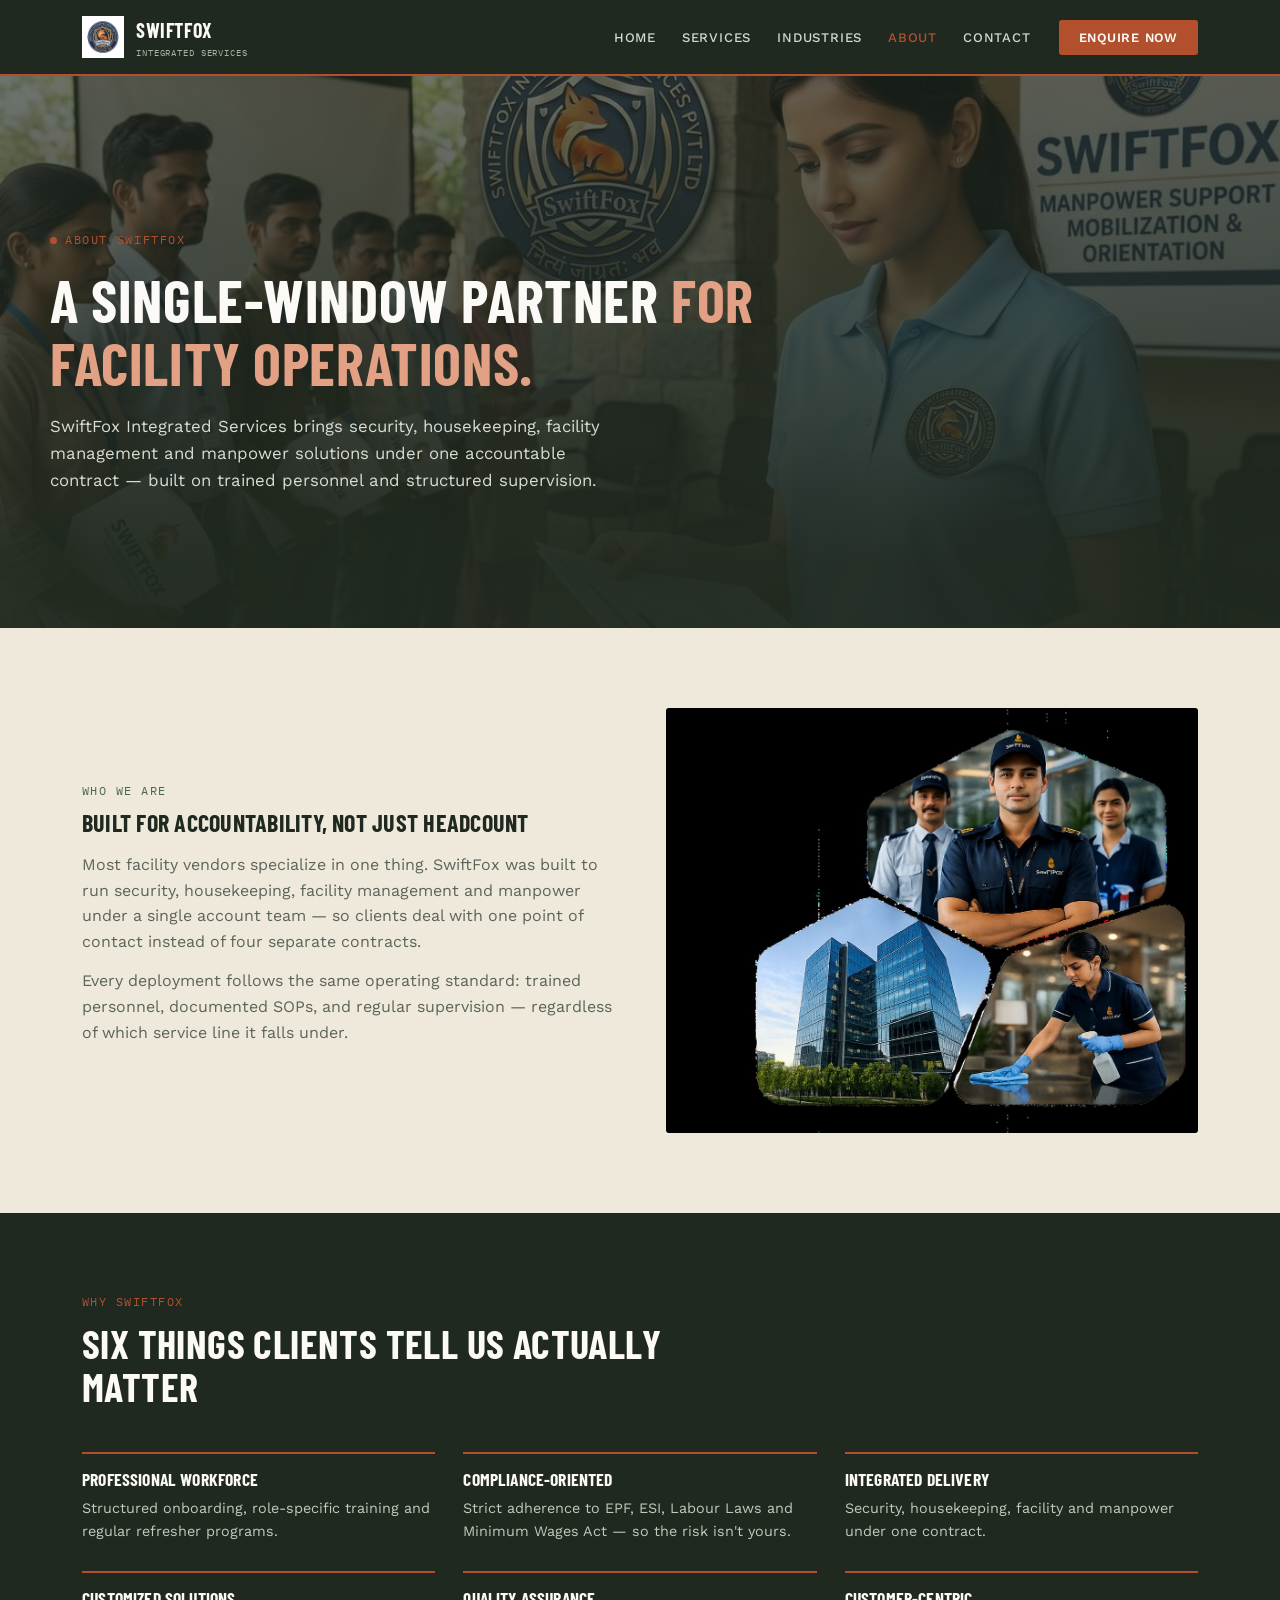
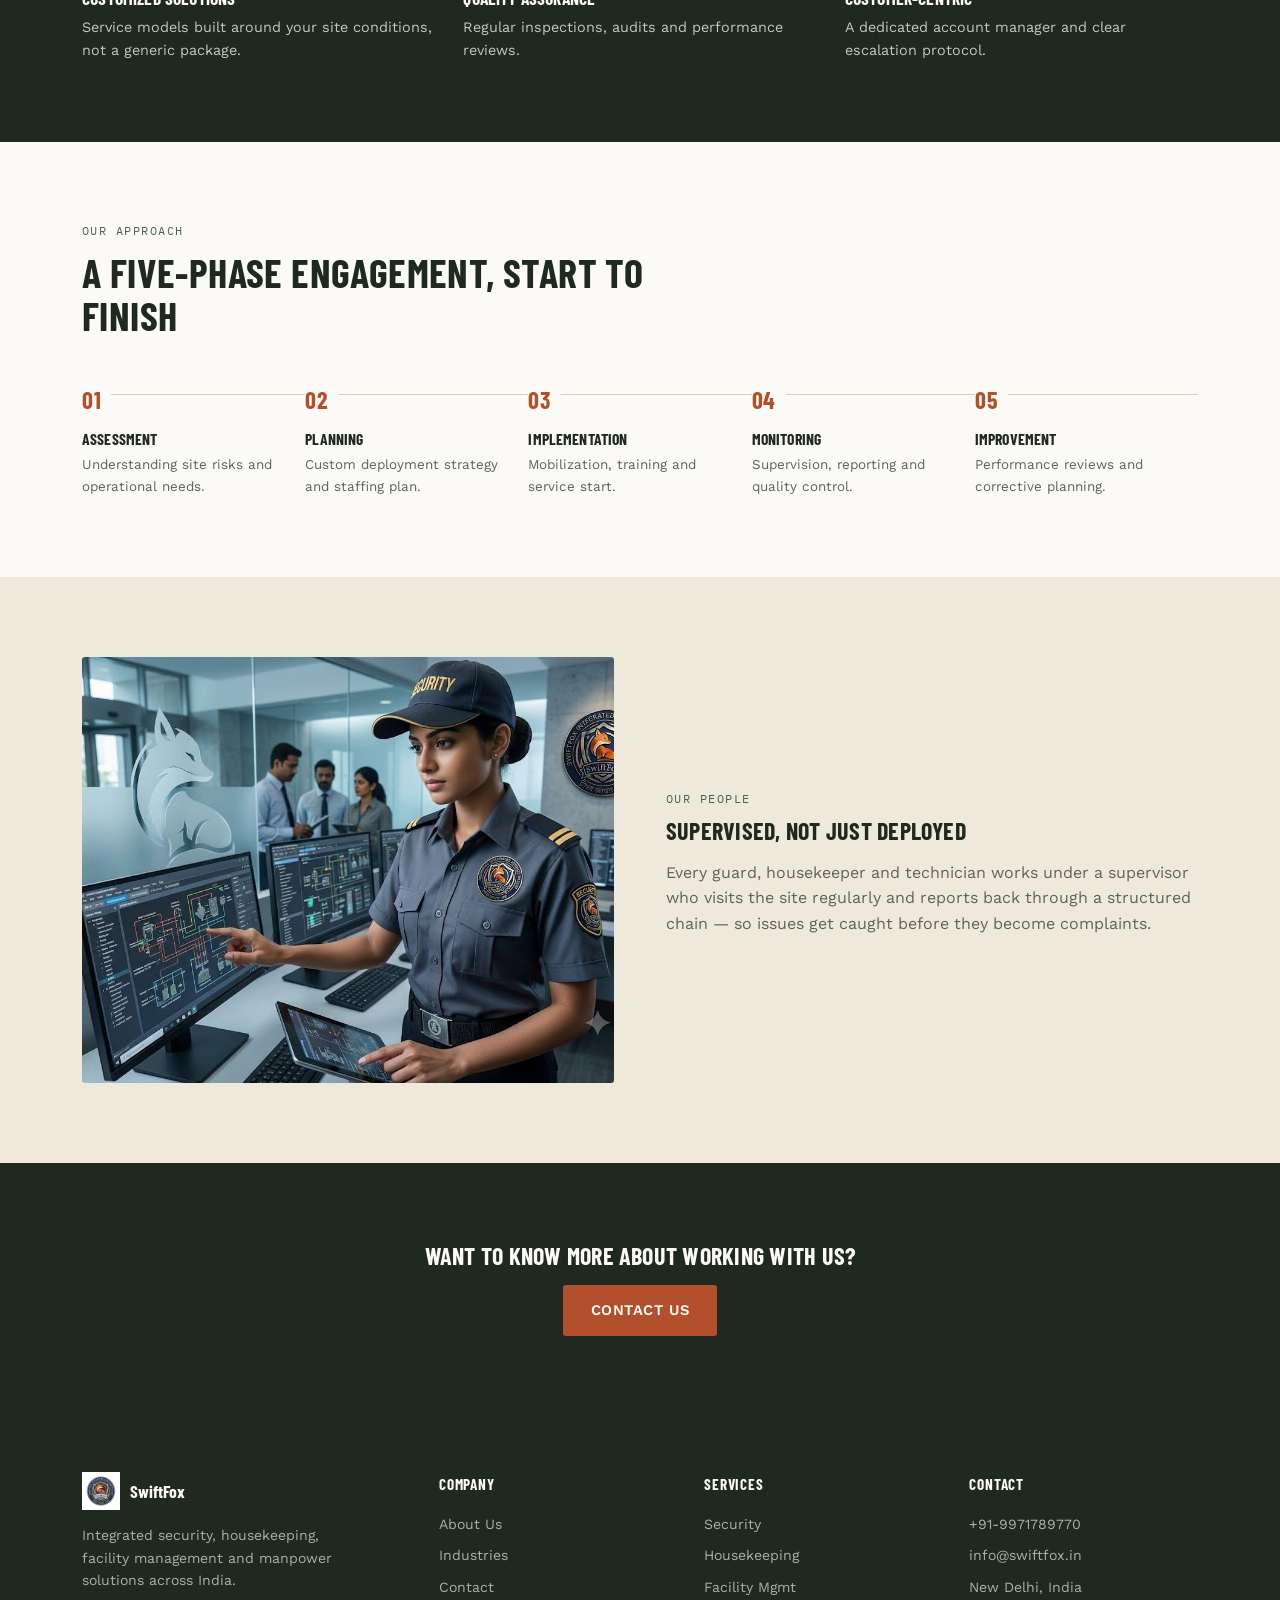
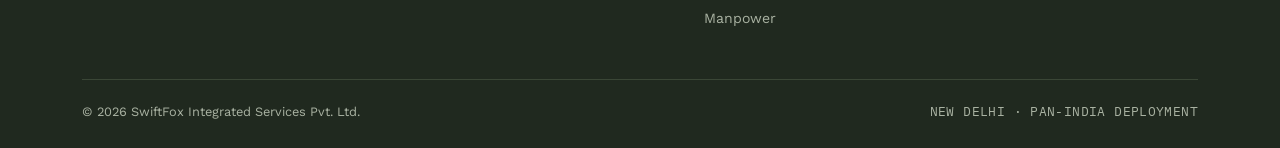
==== about.html @ ebba0662 "Basic website design" ====
<!DOCTYPE html>
<html lang="en">
<head>
<meta charset="UTF-8">
<meta name="viewport" content="width=device-width, initial-scale=1.0">
<title>About Us | SwiftFox Integrated Services</title>
<meta name="description" content="SwiftFox Integrated Services is a single-window partner for security, housekeeping, facility management and manpower solutions across India.">
<link rel="icon" type="image/png" sizes="32x32" href="assets/images/favicon-32.png">
<link rel="icon" type="image/png" sizes="64x64" href="assets/images/favicon.png">
<link rel="preconnect" href="https://fonts.googleapis.com">
<link href="https://fonts.googleapis.com/css2?family=Barlow+Condensed:wght@500;600;700&family=Work+Sans:wght@400;500;600&family=IBM+Plex+Mono:wght@400;500&display=swap" rel="stylesheet">
<link rel="stylesheet" href="assets/css/style.css">
</head>
<body>

<header>
  <div class="nav-row wrap">
    <a href="index.html" class="logo">
      <img src="assets/images/logo.png" alt="SwiftFox Integrated Services crest logo">
      <span class="lockup">SWIFTFOX<br><small>Integrated Services</small></span>
    </a>
    <div class="nav-desktop">
      <nav class="main-nav">
        <ul>
          <li><a href="index.html">Home</a></li>
          <li><a href="services.html">Services</a></li>
          <li><a href="industries.html">Industries</a></li>
          <li><a href="about.html" class="active">About</a></li>
          <li><a href="contact.html">Contact</a></li>
        </ul>
      </nav>
      <button class="nav-cta" onclick="openModal()">Enquire Now</button>
    </div>
    <button class="nav-toggle" id="navToggle" aria-label="Toggle menu">&#9776;</button>
  </div>
  <div class="mobile-menu" id="mobileMenu">
    <a href="index.html">Home</a>
    <a href="services.html">Services</a>
    <a href="industries.html">Industries</a>
    <a href="about.html">About</a>
    <a href="contact.html">Contact</a>
    <button class="nav-cta" onclick="openModal()">Enquire Now</button>
  </div>
</header>

<section class="page-hero">
  <img class="hero-photo" src="assets/images/team-1.jpg" alt="SwiftFox team">
  <div class="page-hero-inner wrap">
    <span class="eyebrow">About SwiftFox</span>
    <h1>A single-window partner <span>for facility operations.</span></h1>
    <p class="lede">SwiftFox Integrated Services brings security, housekeeping, facility management and manpower solutions under one accountable contract — built on trained personnel and structured supervision.</p>
  </div>
</section>

<section>
  <div class="wrap">
    <div class="split reverse">
      <div class="split-photo"><img src="assets/images/office.jpg" alt="SwiftFox operations office"></div>
      <div class="split-text">
        <span class="tag" style="font-family:'IBM Plex Mono',monospace; font-size:0.72rem; color:var(--moss); text-transform:uppercase; letter-spacing:0.13em; display:block; margin-bottom:10px;">Who We Are</span>
        <h2>Built for accountability, not just headcount</h2>
        <p>Most facility vendors specialize in one thing. SwiftFox was built to run security, housekeeping, facility management and manpower under a single account team — so clients deal with one point of contact instead of four separate contracts.</p>
        <p>Every deployment follows the same operating standard: trained personnel, documented SOPs, and regular supervision — regardless of which service line it falls under.</p>
      </div>
    </div>
  </div>
</section>

<section class="section-dark">
  <div class="wrap">
    <div class="section-head">
      <span class="tag">Why SwiftFox</span>
      <h2>Six things clients tell us actually matter</h2>
    </div>
    <div class="why-grid">
      <div class="why-item"><h3>Professional Workforce</h3><p>Structured onboarding, role-specific training and regular refresher programs.</p></div>
      <div class="why-item"><h3>Compliance-Oriented</h3><p>Strict adherence to EPF, ESI, Labour Laws and Minimum Wages Act — so the risk isn't yours.</p></div>
      <div class="why-item"><h3>Integrated Delivery</h3><p>Security, housekeeping, facility and manpower under one contract.</p></div>
      <div class="why-item"><h3>Customized Solutions</h3><p>Service models built around your site conditions, not a generic package.</p></div>
      <div class="why-item"><h3>Quality Assurance</h3><p>Regular inspections, audits and performance reviews.</p></div>
      <div class="why-item"><h3>Customer-Centric</h3><p>A dedicated account manager and clear escalation protocol.</p></div>
    </div>
  </div>
</section>

<section class="section-alt">
  <div class="wrap">
    <div class="section-head">
      <span class="tag">Our Approach</span>
      <h2>A five-phase engagement, start to finish</h2>
    </div>
    <div class="steps">
      <div class="step"><span class="snum mono">01</span><h3>Assessment</h3><p>Understanding site risks and operational needs.</p></div>
      <div class="step"><span class="snum mono">02</span><h3>Planning</h3><p>Custom deployment strategy and staffing plan.</p></div>
      <div class="step"><span class="snum mono">03</span><h3>Implementation</h3><p>Mobilization, training and service start.</p></div>
      <div class="step"><span class="snum mono">04</span><h3>Monitoring</h3><p>Supervision, reporting and quality control.</p></div>
      <div class="step"><span class="snum mono">05</span><h3>Improvement</h3><p>Performance reviews and corrective planning.</p></div>
    </div>
  </div>
</section>

<section>
  <div class="wrap">
    <div class="split">
      <div class="split-photo"><img src="assets/images/team-final.jpg" alt="SwiftFox field team"></div>
      <div class="split-text">
        <span class="tag" style="font-family:'IBM Plex Mono',monospace; font-size:0.72rem; color:var(--moss); text-transform:uppercase; letter-spacing:0.13em; display:block; margin-bottom:10px;">Our People</span>
        <h2>Supervised, not just deployed</h2>
        <p>Every guard, housekeeper and technician works under a supervisor who visits the site regularly and reports back through a structured chain — so issues get caught before they become complaints.</p>
      </div>
    </div>
  </div>
</section>

<section class="section-dark" style="text-align:center;">
  <div class="wrap">
    <h2 style="color:var(--white); margin-bottom:16px;">Want to know more about working with us?</h2>
  </div>
  <a href="contact.html" class="btn-primary">Contact Us</a>
</section>

<footer>
  <div class="wrap">
    <div class="footer-grid">
      <div>
        <div class="footer-logo"><img src="assets/images/logo.png" alt="SwiftFox logo"><span>SwiftFox</span></div>
        <p style="max-width:280px;">Integrated security, housekeeping, facility management and manpower solutions across India.</p>
      </div>
      <div>
        <h4>Company</h4>
        <ul><li><a href="about.html">About Us</a></li><li><a href="industries.html">Industries</a></li><li><a href="contact.html">Contact</a></li></ul>
      </div>
      <div>
        <h4>Services</h4>
        <ul><li><a href="services.html#security">Security</a></li><li><a href="services.html#housekeeping">Housekeeping</a></li><li><a href="services.html#facility">Facility Mgmt</a></li><li><a href="services.html#manpower">Manpower</a></li></ul>
      </div>
      <div>
        <h4>Contact</h4>
        <ul><li>+91-9971789770</li><li>info@swiftfox.in</li><li>New Delhi, India</li></ul>
      </div>
    </div>
    <div class="footer-bottom">
      <span>© 2026 SwiftFox Integrated Services Pvt. Ltd.</span>
      <span class="mono">NEW DELHI · PAN-INDIA DEPLOYMENT</span>
    </div>
  </div>
</footer>

<div class="modal-overlay" id="modalOverlay">
  <div class="modal-card">
    <span class="badge-corner mono">Enquiry Form</span>
    <button class="modal-close" aria-label="Close" onclick="closeModal()">&times;</button>
    <div class="modal-body" id="modalBody">
      <span class="m-tag">Request a Callback</span>
      <h3>Get a customized proposal</h3>
      <p class="sub">Share your details — our team responds within 24 hours with a service plan for your site.</p>
      <form data-enquiry-form novalidate>
        <div class="field" data-wrap="name">
          <label for="name4">Full Name</label>
          <input type="text" id="name4" data-field="name" placeholder="e.g. Rohan Mehta" autocomplete="name">
          <div class="field-error">Please enter your name.</div>
        </div>
        <div class="field" data-wrap="email">
          <label for="email4">Email</label>
          <input type="email" id="email4" data-field="email" placeholder="you@company.com" autocomplete="email">
          <div class="field-error">Please enter a valid email.</div>
        </div>
        <div class="field" data-wrap="phone">
          <label for="phone4">Phone Number</label>
          <input type="tel" id="phone4" data-field="phone" placeholder="98765 43210" autocomplete="tel" inputmode="numeric">
          <div class="field-error">Please enter a valid phone number.</div>
        </div>
        <div class="field">
          <label for="service4">Service Interested In</label>
          <select id="service4" data-field="service">
            <option value="Security Services">Security Services</option>
            <option value="Housekeeping Solutions">Housekeeping Solutions</option>
            <option value="Facility Management">Facility Management</option>
            <option value="Manpower Solutions">Manpower Solutions</option>
            <option value="Not sure yet">Not sure yet</option>
          </select>
        </div>
        <button type="submit" class="form-submit">Submit Enquiry</button>
        <p class="form-fine">By submitting, you agree to be contacted by our team regarding your enquiry.</p>
      </form>
    </div>
    <div class="modal-body form-success" id="modalSuccess">
      <div class="check">✓</div>
      <h3>Enquiry received</h3>
      <p>Thanks — our team will reach out within 24 hours to discuss your requirements.</p>
    </div>
  </div>
</div>

<script src="assets/js/form-config.js"></script>
<script src="assets/js/main.js"></script>
</body>
</html>
---- assets/css/style.css ----
/* ============================================================
   SwiftFox Integrated Services — shared design system
   Palette: pine ink / stone paper / brick accent / moss verify
   ============================================================ */

:root{
  --ink:#20291f;         /* deep pine-charcoal, header/footer/dark sections */
  --ink-2:#2c3a29;       /* lighter ink for gradients/borders */
  --stone:#efe9dc;       /* warm paper background */
  --stone-2:#e4dcc9;     /* slightly deeper stone for section breaks */
  --white:#fbfaf6;
  --rust:#b2502e;        /* primary accent — brick/rust, not neon */
  --rust-dark:#933d21;
  --moss:#4b6650;        /* verified / compliance green */
  --charcoal:#241f19;    /* body text */
  --steel:#5c6459;       /* secondary text */
  --line:#d8cfba;        /* hairline borders on stone */
  --line-dark:#3a4636;   /* hairline borders on ink */
  --radius:3px;
}

*{margin:0;padding:0;box-sizing:border-box;}
html{scroll-behavior:smooth;}
body{
  font-family:'Work Sans', sans-serif;
  color:var(--charcoal);
  background:var(--stone);
  line-height:1.6;
}
h1,h2,h3,.display{
  font-family:'Barlow Condensed', sans-serif;
  text-transform:uppercase;
  letter-spacing:0.01em;
  color:var(--ink);
  line-height:1.08;
  font-weight:700;
}
.mono{
  font-family:'IBM Plex Mono', monospace;
  letter-spacing:0.03em;
}
a{color:inherit;text-decoration:none;}
img{max-width:100%;display:block;}
ul{list-style:none;}
.wrap{max-width:1180px;margin:0 auto;padding:0 32px;}
@media (max-width:640px){.wrap{padding:0 20px;}}

@media (prefers-reduced-motion: reduce){
  *{animation:none !important; transition:none !important;}
}

/* ===== HEADER ===== */
header{
  position:sticky; top:0; z-index:50;
  background:var(--ink);
  border-bottom:2px solid var(--rust);
}
.nav-row{
  display:flex; align-items:center; justify-content:space-between;
  padding:14px 32px;
}
.logo{display:flex; align-items:center; gap:12px;}
.logo img{width:42px;height:42px;flex-shrink:0;object-fit:contain;}
.logo .lockup{
  font-family:'Barlow Condensed', sans-serif;
  font-weight:700; font-size:1.25rem; letter-spacing:0.03em;
  color:var(--white);
}
.logo .lockup small{
  display:block; font-family:'IBM Plex Mono',monospace;
  font-size:0.55rem; letter-spacing:0.1em; color:#a9b2a2;
  text-transform:uppercase; font-weight:400;
}
nav.main-nav ul{display:flex; gap:26px;}
nav.main-nav a{
  font-size:0.82rem; text-transform:uppercase; letter-spacing:0.06em;
  color:#d3d8cd; font-weight:500;
}
nav.main-nav a:hover, nav.main-nav a.active{color:var(--rust);}
.nav-cta{
  background:var(--rust); color:var(--white); padding:10px 20px;
  font-size:0.8rem; text-transform:uppercase; letter-spacing:0.06em;
  font-weight:600; border:none; cursor:pointer; border-radius:var(--radius);
  font-family:'Work Sans',sans-serif;
}
.nav-cta:hover{background:var(--rust-dark);}
.nav-desktop{display:flex; align-items:center; gap:28px;}
.nav-toggle{display:none; background:none; border:none; color:var(--white); font-size:1.4rem; cursor:pointer;}
@media (max-width:860px){
  .nav-desktop{display:none;}
  .nav-toggle{display:block;}
}
.mobile-menu{
  display:none; flex-direction:column; background:var(--ink);
  border-top:1px solid var(--line-dark); padding:10px 32px 20px;
}
.mobile-menu.open{display:flex;}
.mobile-menu a{color:#d3d8cd; padding:10px 0; font-size:0.95rem; text-transform:uppercase; letter-spacing:0.04em; border-bottom:1px solid var(--line-dark);}
.mobile-menu .nav-cta{margin-top:14px; text-align:center;}

/* ===== PAGE HERO (photo-led) ===== */
.page-hero{
  position:relative; color:var(--white);
  background:var(--ink); overflow:hidden;
  min-height:60vh; display:flex; align-items:flex-end;
}
.page-hero img.hero-photo{
  position:absolute; inset:0; width:100%; height:100%; object-fit:cover;
  opacity:0.55;
}
.page-hero::after{
  content:''; position:absolute; inset:0;
  background:linear-gradient(180deg, rgba(32,41,31,0.35) 0%, rgba(32,41,31,0.92) 88%);
}
.page-hero-inner{position:relative; z-index:2; padding:70px 0 54px; width:100%;}
.eyebrow{
  display:inline-flex; align-items:center; gap:8px;
  font-family:'IBM Plex Mono',monospace; font-size:0.72rem;
  color:var(--rust); text-transform:uppercase; letter-spacing:0.14em;
  margin-bottom:18px;
}
.eyebrow::before{
  content:''; width:7px; height:7px; background:var(--rust); border-radius:50%;
}
.page-hero h1{
  color:var(--white);
  font-size:clamp(2.2rem, 4.6vw, 3.8rem);
  max-width:760px;
}
.page-hero h1 span{color:#e2a184;}
.page-hero p.lede{
  color:#d8ddd2; font-size:1.05rem; max-width:560px; margin-top:18px;
}
.hero-actions{display:flex; gap:14px; margin-top:30px; flex-wrap:wrap;}

.btn-primary{
  background:var(--rust); color:var(--white); border:none;
  padding:14px 28px; font-weight:600; font-size:0.92rem;
  text-transform:uppercase; letter-spacing:0.04em; cursor:pointer;
  border-radius:var(--radius); font-family:'Work Sans',sans-serif;
  display:inline-block;
}
.btn-primary:hover{background:var(--rust-dark);}
.btn-ghost{
  background:transparent; color:var(--white); border:1px solid #566451;
  padding:14px 28px; font-weight:500; font-size:0.92rem;
  text-transform:uppercase; letter-spacing:0.04em; cursor:pointer;
  border-radius:var(--radius); display:inline-block;
}
.btn-ghost:hover{border-color:var(--rust); color:var(--rust);}

/* ===== TRUST / STATS BAR ===== */
.trust-bar{background:var(--white); border-bottom:1px solid var(--line);}
.trust-row{display:grid; grid-template-columns:repeat(4,1fr);}
.trust-item{padding:24px 22px; text-align:center; border-right:1px solid var(--line);}
.trust-item:last-child{border-right:none;}
.trust-item .num{font-family:'Barlow Condensed',sans-serif; font-weight:700; font-size:1.8rem; color:var(--ink);}
.trust-item .lbl{
  font-family:'IBM Plex Mono',monospace; font-size:0.66rem; text-transform:uppercase;
  letter-spacing:0.07em; color:var(--steel); margin-top:4px; display:block;
}
@media (max-width:700px){
  .trust-row{grid-template-columns:repeat(2,1fr);}
  .trust-item:nth-child(2){border-right:none;}
}

/* ===== SECTIONS ===== */
section{padding:80px 0;}
.section-head{max-width:640px; margin-bottom:44px;}
.section-head .tag{
  font-family:'IBM Plex Mono',monospace; font-size:0.72rem; color:var(--moss);
  text-transform:uppercase; letter-spacing:0.13em; margin-bottom:10px; display:block;
}
.section-head h2{font-size:clamp(1.7rem,3.2vw,2.5rem);}
.section-head p{color:var(--steel); margin-top:12px; font-size:1rem;}
.section-alt{background:var(--white);}
.section-dark{background:var(--ink); color:var(--white);}
.section-dark .section-head h2{color:var(--white);}
.section-dark .section-head p{color:#c3cabd;}
.section-dark .section-head .tag{color:var(--rust);}

/* ===== SERVICE / PHOTO CARDS ===== */
.card-grid{display:grid; grid-template-columns:repeat(4,1fr); gap:20px;}
.photo-card{
  background:var(--white); border:1px solid var(--line); border-radius:var(--radius);
  overflow:hidden; display:flex; flex-direction:column;
}
.photo-card .thumb{aspect-ratio:4/3; overflow:hidden; position:relative;}
.photo-card .thumb img{width:100%; height:100%; object-fit:cover;}
.photo-card .thumb .idx{
  position:absolute; bottom:10px; left:10px;
  background:rgba(32,41,31,0.82); color:var(--white);
  font-family:'IBM Plex Mono',monospace; font-size:0.66rem;
  padding:4px 9px; border-radius:2px; letter-spacing:0.08em; text-transform:uppercase;
}
.photo-card .body{padding:22px 20px; flex:1;}
.photo-card h3{font-size:1.15rem; margin-bottom:8px;}
.photo-card p{color:var(--steel); font-size:0.9rem;}
.photo-card .learn{
  display:inline-block; margin-top:14px; font-size:0.8rem; text-transform:uppercase;
  letter-spacing:0.06em; color:var(--rust); font-weight:600;
}
@media (max-width:960px){.card-grid{grid-template-columns:repeat(2,1fr);}}
@media (max-width:560px){.card-grid{grid-template-columns:1fr;}}

/* ===== SPLIT (photo + text) ===== */
.split{display:grid; grid-template-columns:1fr 1fr; gap:52px; align-items:center;}
.split.reverse .split-photo{order:2;}
.split-photo{border-radius:var(--radius); overflow:hidden;}
.split-photo img{width:100%; height:100%; object-fit:cover; aspect-ratio:5/4;}
.split-text h2{margin-bottom:16px;}
.split-text p{color:var(--steel); margin-bottom:14px;}
.check-list{margin-top:20px;}
.check-list li{
  display:flex; gap:10px; margin-bottom:12px; font-size:0.95rem; color:var(--charcoal);
}
.check-list li::before{
  content:'✓'; color:var(--moss); font-weight:700; flex-shrink:0;
  width:20px; height:20px; border:1px solid var(--moss); border-radius:50%;
  display:flex; align-items:center; justify-content:center; font-size:0.7rem;
}
@media (max-width:860px){
  .split{grid-template-columns:1fr; gap:28px;}
  .split.reverse .split-photo{order:0;}
}

/* ===== WHY US GRID ===== */
.why-grid{display:grid; grid-template-columns:repeat(3,1fr); gap:28px;}
.why-item{border-top:2px solid var(--rust); padding-top:16px;}
.why-item h3{font-size:1.1rem; margin-bottom:8px;}
.section-dark .why-item h3{color:var(--white);}
.why-item p{color:var(--steel); font-size:0.9rem;}
.section-dark .why-item p{color:#c3cabd;}
@media (max-width:820px){.why-grid{grid-template-columns:repeat(2,1fr);}}
@media (max-width:560px){.why-grid{grid-template-columns:1fr;}}

/* ===== INDUSTRIES ===== */
.industry-grid{display:grid; grid-template-columns:repeat(3,1fr); gap:18px;}
.industry-card{
  position:relative; border-radius:var(--radius); overflow:hidden; aspect-ratio:4/3;
}
.industry-card img{width:100%; height:100%; object-fit:cover;}
.industry-card::after{
  content:''; position:absolute; inset:0;
  background:linear-gradient(180deg, rgba(32,41,31,0) 40%, rgba(32,41,31,0.88) 100%);
}
.industry-card .label{
  position:absolute; left:16px; bottom:14px; z-index:2; color:var(--white);
  font-family:'Barlow Condensed',sans-serif; font-weight:600; font-size:1.05rem;
  text-transform:uppercase; letter-spacing:0.02em;
}
@media (max-width:820px){.industry-grid{grid-template-columns:repeat(2,1fr);}}
@media (max-width:560px){.industry-grid{grid-template-columns:1fr;}}

/* ===== STEPS / APPROACH ===== */
.steps{display:grid; grid-template-columns:repeat(5,1fr); gap:0;}
.step{padding-right:16px; position:relative;}
.step::before{content:''; position:absolute; top:13px; left:0; right:0; height:1px; background:var(--line);}
.step .snum{
  font-family:'Barlow Condensed',sans-serif; font-weight:700; font-size:1.5rem; color:var(--rust);
  background:var(--stone); position:relative; z-index:2; display:inline-block; padding-right:10px;
}
.section-alt .step .snum{background:var(--white);}
.step h3{font-size:0.98rem; margin:12px 0 6px;}
.step p{font-size:0.84rem; color:var(--steel);}
@media (max-width:900px){
  .steps{grid-template-columns:repeat(2,1fr); gap:26px;}
  .step::before{display:none;}
}
@media (max-width:560px){.steps{grid-template-columns:1fr;}}

/* ===== TESTIMONIALS ===== */
.testimonial-grid{display:grid; grid-template-columns:repeat(3,1fr); gap:22px;}
.testimonial{
  background:var(--white); border:1px solid var(--line); border-radius:var(--radius);
  padding:26px; position:relative;
}
.testimonial .stars{color:var(--rust); font-size:0.85rem; margin-bottom:12px; letter-spacing:0.1em;}
.testimonial p{font-size:0.92rem; color:var(--charcoal); margin-bottom:16px;}
.testimonial .who{font-family:'IBM Plex Mono',monospace; font-size:0.76rem; color:var(--steel); text-transform:uppercase; letter-spacing:0.04em;}
@media (max-width:900px){.testimonial-grid{grid-template-columns:1fr;}}

/* ===== FAQ ACCORDION ===== */
.faq{max-width:760px;}
.faq-item{border-bottom:1px solid var(--line);}
.faq-item summary{
  cursor:pointer; padding:18px 4px; font-weight:600; font-size:1rem; color:var(--ink);
  list-style:none; display:flex; justify-content:space-between; align-items:center;
}
.faq-item summary::-webkit-details-marker{display:none;}
.faq-item summary::after{content:'+'; font-size:1.4rem; color:var(--rust); font-weight:400;}
.faq-item[open] summary::after{content:'–';}
.faq-item .faq-body{padding:0 4px 20px; color:var(--steel); font-size:0.92rem;}

/* FAQ placed on a dark section needs light text */
.section-dark .faq-item summary{color:var(--white);}
.section-dark .faq-item .faq-body{color:#c3cabd;}

/* ===== CONTACT ===== */
.contact-card{background:var(--ink); color:var(--white); padding:30px; border-radius:var(--radius);}
.contact-card .row{display:flex; gap:14px; margin-bottom:16px; align-items:flex-start;}
.contact-card .row .k{
  font-family:'IBM Plex Mono',monospace; font-size:0.66rem; color:var(--rust);
  text-transform:uppercase; letter-spacing:0.08em; width:68px; flex-shrink:0; margin-top:2px;
}
.contact-card .row .v{font-size:0.9rem; color:#dfe3d8;}
.map-embed{border-radius:var(--radius); overflow:hidden; border:1px solid var(--line); margin-top:20px;}
.map-embed iframe{width:100%; height:260px; border:0; display:block;}

/* ===== INLINE ENQUIRY FORM (used on contact page + modal) ===== */
.field{margin-bottom:16px;}
.field label{
  display:block; font-size:0.76rem; font-weight:600; text-transform:uppercase;
  letter-spacing:0.05em; color:var(--ink); margin-bottom:6px;
}
.field input, .field select, .field textarea{
  width:100%; padding:12px 14px; border:1px solid var(--line);
  border-radius:var(--radius); font-family:'Work Sans',sans-serif;
  font-size:0.95rem; background:var(--stone); color:var(--charcoal);
}
.field input:focus, .field select:focus, .field textarea:focus{
  outline:none; border-color:var(--rust); box-shadow:0 0 0 3px rgba(178,80,46,0.16);
}
.field-error{font-size:0.76rem; color:#a3402a; margin-top:5px; display:none;}
.field.invalid input, .field.invalid select{border-color:#a3402a;}
.field.invalid .field-error{display:block;}
.form-row-2{display:grid; grid-template-columns:1fr 1fr; gap:14px;}
@media (max-width:560px){.form-row-2{grid-template-columns:1fr;}}
.form-submit{
  width:100%; background:var(--ink); color:var(--white); border:none;
  padding:15px; font-weight:600; font-size:0.95rem; text-transform:uppercase;
  letter-spacing:0.05em; cursor:pointer; border-radius:var(--radius); margin-top:6px;
  font-family:'Work Sans',sans-serif;
}
.form-submit:hover{background:#1a2318;}
.form-fine{font-size:0.76rem; color:var(--steel); margin-top:14px; text-align:center;}
.form-success{display:none; text-align:center; padding:20px 0;}
.form-success .check{
  width:52px; height:52px; border-radius:50%; background:var(--moss); color:var(--white);
  display:flex; align-items:center; justify-content:center; font-size:1.6rem; margin:0 auto 18px;
}
.form-success h3{margin-bottom:8px;}
.form-success p{color:var(--steel); font-size:0.9rem;}

/* ===== STICKY MINI CTA ===== */
.sticky-cta{
  position:fixed; bottom:22px; right:22px; z-index:60;
  background:var(--rust); color:var(--white); border:none;
  padding:14px 22px; font-weight:600; font-size:0.85rem;
  text-transform:uppercase; letter-spacing:0.05em; cursor:pointer;
  border-radius:var(--radius); box-shadow:0 8px 24px rgba(32,41,31,0.28);
  opacity:0; transform:translateY(12px); pointer-events:none;
  transition:opacity 0.3s ease, transform 0.3s ease;
  font-family:'Work Sans',sans-serif;
}
.sticky-cta.show{opacity:1; transform:translateY(0); pointer-events:auto;}
.sticky-cta:hover{background:var(--rust-dark);}

/* ===== MODAL ===== */
.modal-overlay{
  position:fixed; inset:0; background:rgba(32,41,31,0.72);
  display:flex; align-items:center; justify-content:center;
  z-index:100; opacity:0; pointer-events:none; transition:opacity 0.25s ease; padding:20px;
}
.modal-overlay.open{opacity:1; pointer-events:auto;}
.modal-card{
  background:var(--white); width:100%; max-width:460px; border-radius:var(--radius);
  position:relative; transform:translateY(16px) scale(0.98); transition:transform 0.25s ease;
  border-top:4px solid var(--rust); max-height:90vh; overflow-y:auto;
}
.modal-overlay.open .modal-card{transform:translateY(0) scale(1);}
.modal-close{
  position:absolute; top:16px; right:18px; background:none; border:none;
  font-size:1.4rem; color:var(--steel); cursor:pointer; line-height:1;
}
.modal-close:hover{color:var(--ink);}
.modal-body{padding:34px 32px 30px;}
.badge-corner{
  position:absolute; top:0; left:32px; transform:translateY(-50%);
  background:var(--moss); color:var(--white);
  font-family:'IBM Plex Mono',monospace; font-size:0.65rem;
  text-transform:uppercase; letter-spacing:0.1em; padding:4px 10px; border-radius:2px;
}
.modal-body .m-tag{
  font-family:'IBM Plex Mono',monospace; font-size:0.68rem; color:var(--steel);
  text-transform:uppercase; letter-spacing:0.12em; margin-bottom:6px; display:block;
}
.modal-body h3{font-size:1.4rem; margin-bottom:8px;}
.modal-body .sub{color:var(--steel); font-size:0.9rem; margin-bottom:22px;}

/* ===== FOOTER ===== */
footer{background:var(--ink); color:#a9b2a2; padding:56px 0 26px; font-size:0.88rem;}
.footer-grid{display:grid; grid-template-columns:1.4fr 1fr 1fr 1fr; gap:36px; margin-bottom:40px;}
.footer-grid h4{color:var(--white); font-family:'Barlow Condensed',sans-serif; font-size:0.95rem; text-transform:uppercase; letter-spacing:0.06em; margin-bottom:16px;}
.footer-grid li{margin-bottom:9px;}
.footer-grid a:hover{color:var(--rust);}
.footer-logo{display:flex; align-items:center; gap:10px; margin-bottom:14px;}
.footer-logo img{width:38px;height:38px;}
.footer-logo span{color:var(--white); font-family:'Barlow Condensed',sans-serif; font-weight:700; font-size:1.1rem;}
.footer-bottom{
  border-top:1px solid var(--line-dark); padding-top:22px; display:flex;
  justify-content:space-between; align-items:center; flex-wrap:wrap; gap:12px; font-size:0.8rem;
}
@media (max-width:860px){.footer-grid{grid-template-columns:1fr 1fr; gap:28px;}}
@media (max-width:560px){.footer-grid{grid-template-columns:1fr;}}

a:focus-visible, button:focus-visible, input:focus-visible, select:focus-visible, summary:focus-visible{
  outline:2px solid var(--rust); outline-offset:2px;
}
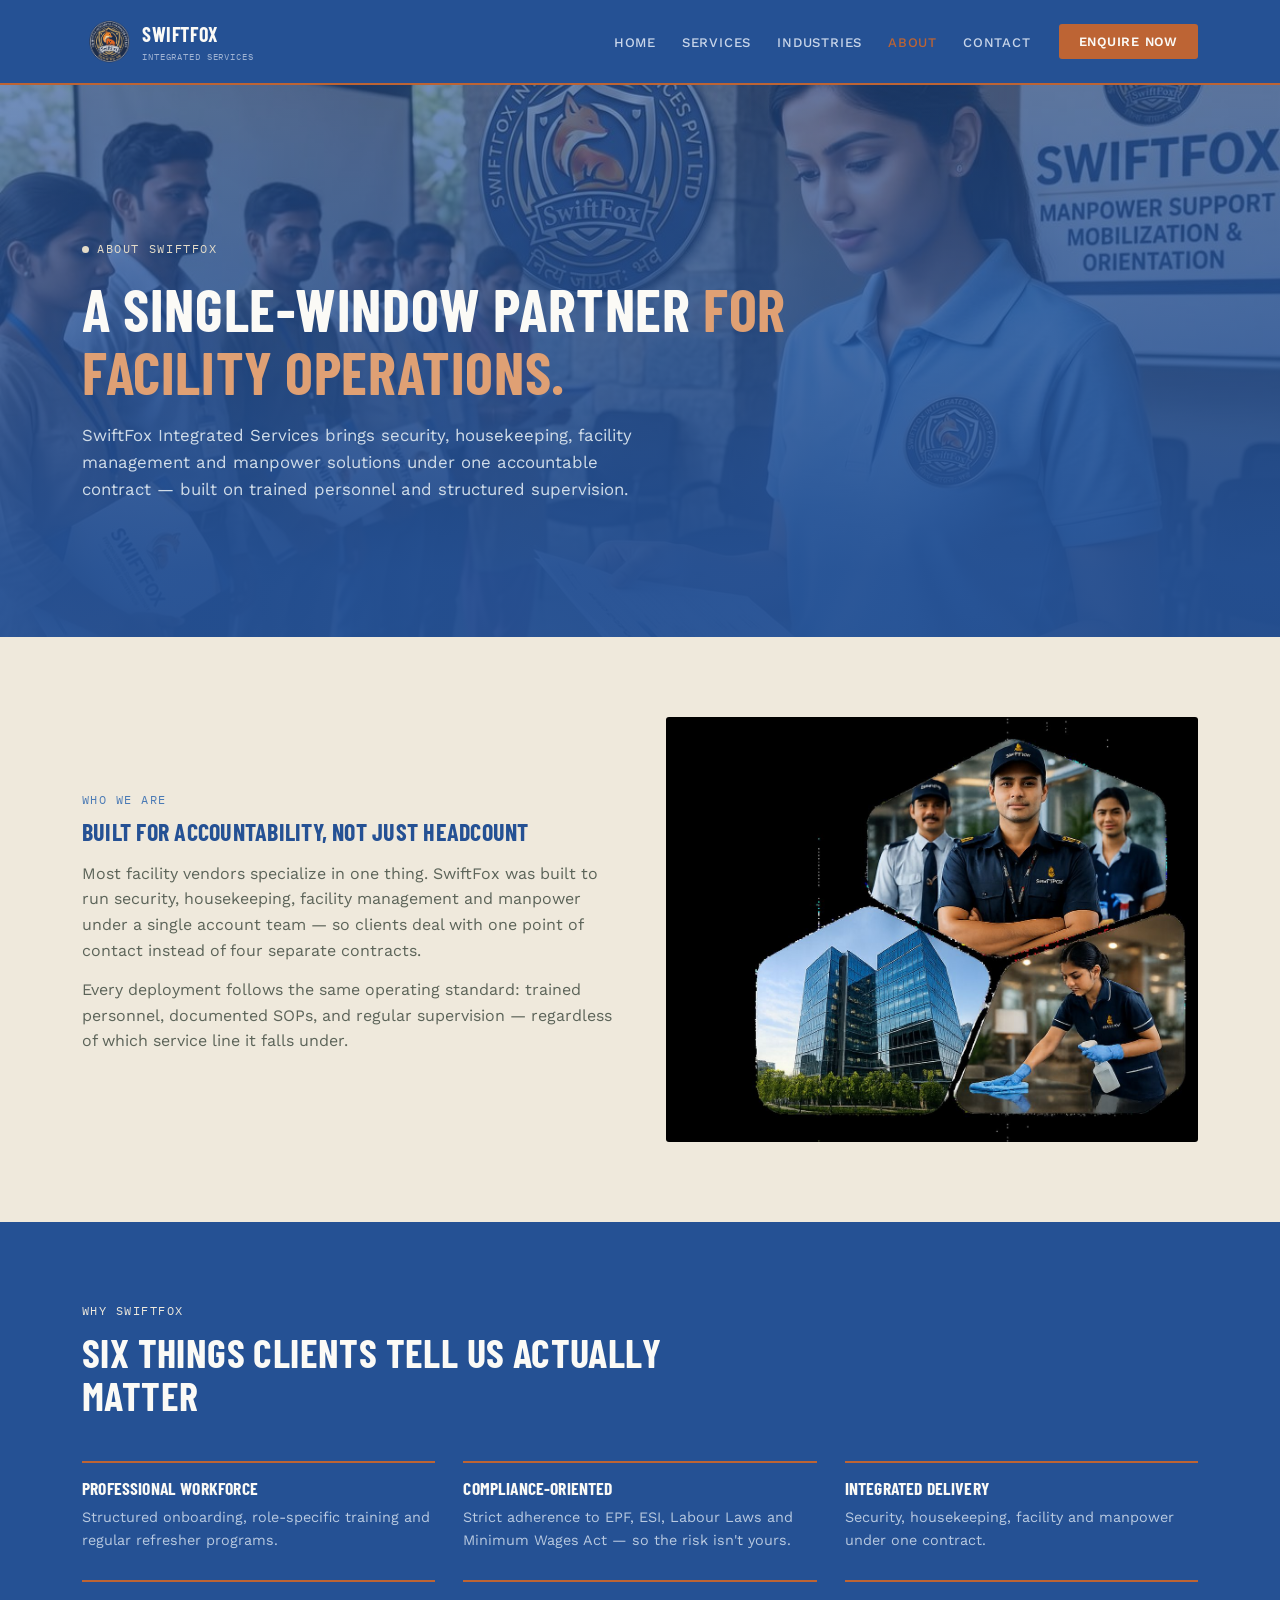
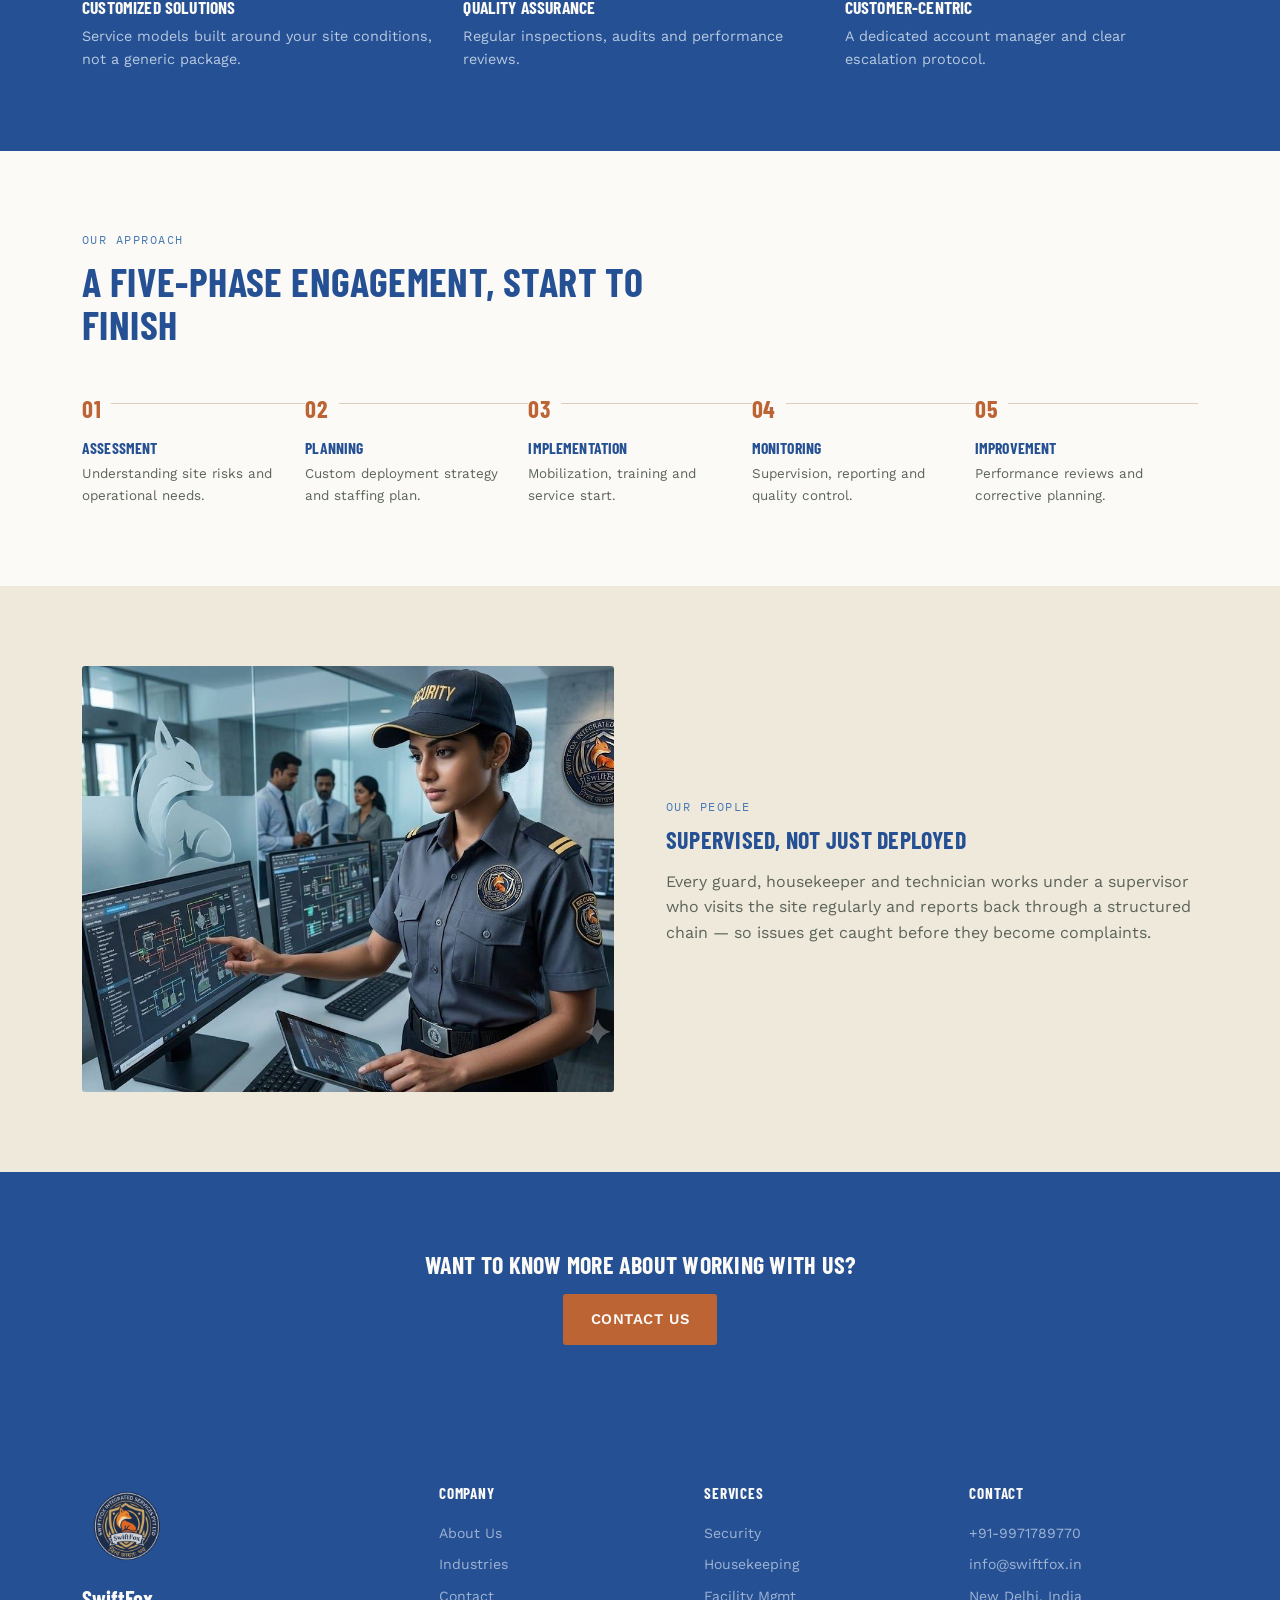
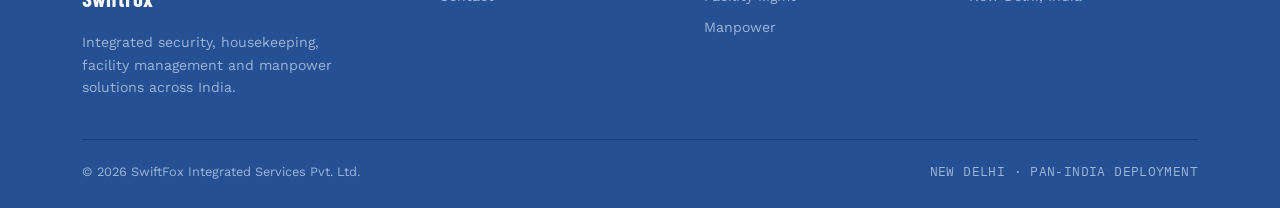
==== commit 644a63ee: "security fix" ====
--- a/about.html
+++ b/about.html
@@ -3,6 +3,7 @@
 <head>
 <meta charset="UTF-8">
 <meta name="viewport" content="width=device-width, initial-scale=1.0">
+  <meta name="referrer" content="strict-origin-when-cross-origin">
 <title>About Us | SwiftFox Integrated Services</title>
 <meta name="description" content="SwiftFox Integrated Services is a single-window partner for security, housekeeping, facility management and manpower solutions across India.">
 <link rel="icon" type="image/png" sizes="32x32" href="assets/images/favicon-32.png">
@@ -37,7 +38,7 @@
     <a href="index.html">Home</a>
     <a href="services.html">Services</a>
     <a href="industries.html">Industries</a>
-    <a href="about.html">About</a>
+    <a href="about.html" class="active">About</a>
     <a href="contact.html">Contact</a>
     <button class="nav-cta" onclick="openModal()">Enquire Now</button>
   </div>
@@ -57,7 +58,7 @@
     <div class="split reverse">
       <div class="split-photo"><img src="assets/images/office.jpg" alt="SwiftFox operations office"></div>
       <div class="split-text">
-        <span class="tag" style="font-family:'IBM Plex Mono',monospace; font-size:0.72rem; color:var(--moss); text-transform:uppercase; letter-spacing:0.13em; display:block; margin-bottom:10px;">Who We Are</span>
+        <span class="tag-mono">Who We Are</span>
         <h2>Built for accountability, not just headcount</h2>
         <p>Most facility vendors specialize in one thing. SwiftFox was built to run security, housekeeping, facility management and manpower under a single account team — so clients deal with one point of contact instead of four separate contracts.</p>
         <p>Every deployment follows the same operating standard: trained personnel, documented SOPs, and regular supervision — regardless of which service line it falls under.</p>
@@ -104,7 +105,7 @@
     <div class="split">
       <div class="split-photo"><img src="assets/images/team-final.jpg" alt="SwiftFox field team"></div>
       <div class="split-text">
-        <span class="tag" style="font-family:'IBM Plex Mono',monospace; font-size:0.72rem; color:var(--moss); text-transform:uppercase; letter-spacing:0.13em; display:block; margin-bottom:10px;">Our People</span>
+        <span class="tag-mono">Our People</span>
         <h2>Supervised, not just deployed</h2>
         <p>Every guard, housekeeper and technician works under a supervisor who visits the site regularly and reports back through a structured chain — so issues get caught before they become complaints.</p>
       </div>
@@ -148,12 +149,14 @@
 
 <div class="modal-overlay" id="modalOverlay">
   <div class="modal-card">
-    <span class="badge-corner mono">Enquiry Form</span>
-    <button class="modal-close" aria-label="Close" onclick="closeModal()">&times;</button>
+    <div class="modal-header">
+      <span class="badge-corner mono">Enquiry Form</span>
+      <button class="modal-close" aria-label="Close" onclick="closeModal()">&times;</button>
+    </div>
     <div class="modal-body" id="modalBody">
       <span class="m-tag">Request a Callback</span>
       <h3>Get a customized proposal</h3>
-      <p class="sub">Share your details — our team responds within 24 hours with a service plan for your site.</p>
+      <p class="sub">Share your details — our team will arrange a callback with a service plan for your site.</p>
       <form data-enquiry-form novalidate>
         <div class="field" data-wrap="name">
           <label for="name4">Full Name</label>
@@ -170,15 +173,17 @@
           <input type="tel" id="phone4" data-field="phone" placeholder="98765 43210" autocomplete="tel" inputmode="numeric">
           <div class="field-error">Please enter a valid phone number.</div>
         </div>
-        <div class="field">
+        <div class="field" data-wrap="service">
           <label for="service4">Service Interested In</label>
-          <select id="service4" data-field="service">
+          <select id="service4" data-field="service" required>
+            <option value="">Select a service</option>
             <option value="Security Services">Security Services</option>
             <option value="Housekeeping Solutions">Housekeeping Solutions</option>
             <option value="Facility Management">Facility Management</option>
             <option value="Manpower Solutions">Manpower Solutions</option>
             <option value="Not sure yet">Not sure yet</option>
           </select>
+          <div class="field-error">Please select a service.</div>
         </div>
         <button type="submit" class="form-submit">Submit Enquiry</button>
         <p class="form-fine">By submitting, you agree to be contacted by our team regarding your enquiry.</p>
@@ -187,7 +192,7 @@
     <div class="modal-body form-success" id="modalSuccess">
       <div class="check">✓</div>
       <h3>Enquiry received</h3>
-      <p>Thanks — our team will reach out within 24 hours to discuss your requirements.</p>
+      <p>Thanks — our team will connect with you to discuss your requirements.</p>
     </div>
   </div>
 </div>
--- a/assets/css/style.css
+++ b/assets/css/style.css
@@ -1,34 +1,37 @@
 /* ============================================================
    SwiftFox Integrated Services — shared design system
-   Palette: pine ink / stone paper / brick accent / moss verify
+   Palette: corporate blue / warm grey-orange / neutral stone
    ============================================================ */
 
 :root{
-  --ink:#20291f;         /* deep pine-charcoal, header/footer/dark sections */
-  --ink-2:#2c3a29;       /* lighter ink for gradients/borders */
+  --ink:#255194;         /* corporate blue — header/footer/dark sections */
+  --ink-2:#1a3c6e;       /* darker navy for gradients/borders */
   --stone:#efe9dc;       /* warm paper background */
   --stone-2:#e4dcc9;     /* slightly deeper stone for section breaks */
   --white:#fbfaf6;
-  --rust:#b2502e;        /* primary accent — brick/rust, not neon */
-  --rust-dark:#933d21;
-  --moss:#4b6650;        /* verified / compliance green */
+  --rust:#bd6434;        /* warm grey-orange — primary accent / CTAs */
+  --rust-dark:#9a4f26;
+  --moss:#4a7ab5;        /* steel-blue — verified / compliance */
   --charcoal:#241f19;    /* body text */
   --steel:#5c6459;       /* secondary text */
   --line:#d8cfba;        /* hairline borders on stone */
-  --line-dark:#3a4636;   /* hairline borders on ink */
+  --line-dark:#1a3c6e;   /* hairline borders on blue sections */
   --radius:3px;
+  --font-body:'Work Sans', sans-serif;
+  --font-title:'Barlow Condensed', sans-serif;
+  --font-mono:'IBM Plex Mono', monospace;
 }
 
 *{margin:0;padding:0;box-sizing:border-box;}
 html{scroll-behavior:smooth;}
 body{
-  font-family:'Work Sans', sans-serif;
+  font-family:var(--font-body);
   color:var(--charcoal);
   background:var(--stone);
   line-height:1.6;
 }
 h1,h2,h3,.display{
-  font-family:'Barlow Condensed', sans-serif;
+  font-family:var(--font-title);
   text-transform:uppercase;
   letter-spacing:0.01em;
   color:var(--ink);
@@ -36,7 +39,7 @@
   font-weight:700;
 }
 .mono{
-  font-family:'IBM Plex Mono', monospace;
+  font-family:var(--font-mono);
   letter-spacing:0.03em;
 }
 a{color:inherit;text-decoration:none;}
@@ -49,6 +52,25 @@
   *{animation:none !important; transition:none !important;}
 }
 
+/* ===== TRANSITIONS ===== */
+a, button, .nav-cta, .btn-primary, .btn-ghost, .form-submit, .modal-close, input, select, textarea {
+  transition: background-color 0.2s ease, border-color 0.2s ease, color 0.2s ease, box-shadow 0.2s ease, opacity 0.2s ease;
+}
+
+/* ===== SHARED COMPONENT: TAG-MONO ===== */
+.tag-mono {
+  font-family: var(--font-mono);
+  font-size: 0.72rem;
+  color: var(--moss);
+  text-transform: uppercase;
+  letter-spacing: 0.13em;
+  display: block;
+  margin-bottom: 10px;
+}
+.tag-mono.rust {
+  color: var(--stone);
+}
+
 /* ===== HEADER ===== */
 header{
   position:sticky; top:0; z-index:50;
@@ -57,31 +79,31 @@
 }
 .nav-row{
   display:flex; align-items:center; justify-content:space-between;
-  padding:14px 32px;
-}
-.logo{display:flex; align-items:center; gap:12px;}
-.logo img{width:42px;height:42px;flex-shrink:0;object-fit:contain;}
+  padding-top:14px; padding-bottom:14px;
+}
+.logo{display:flex; align-items:center; gap:5px;}
+.logo img{width:55px;height:55px;flex-shrink:0;object-fit:contain;}
 .logo .lockup{
-  font-family:'Barlow Condensed', sans-serif;
+  font-family:var(--font-title);
   font-weight:700; font-size:1.25rem; letter-spacing:0.03em;
   color:var(--white);
 }
 .logo .lockup small{
-  display:block; font-family:'IBM Plex Mono',monospace;
-  font-size:0.55rem; letter-spacing:0.1em; color:#a9b2a2;
+  display:block; font-family:var(--font-mono);
+  font-size:0.55rem; letter-spacing:0.1em; color:#9fb3d3;
   text-transform:uppercase; font-weight:400;
 }
 nav.main-nav ul{display:flex; gap:26px;}
 nav.main-nav a{
   font-size:0.82rem; text-transform:uppercase; letter-spacing:0.06em;
-  color:#d3d8cd; font-weight:500;
+  color:#c9d6ea; font-weight:500;
 }
 nav.main-nav a:hover, nav.main-nav a.active{color:var(--rust);}
 .nav-cta{
   background:var(--rust); color:var(--white); padding:10px 20px;
   font-size:0.8rem; text-transform:uppercase; letter-spacing:0.06em;
   font-weight:600; border:none; cursor:pointer; border-radius:var(--radius);
-  font-family:'Work Sans',sans-serif;
+  font-family:var(--font-body);
 }
 .nav-cta:hover{background:var(--rust-dark);}
 .nav-desktop{display:flex; align-items:center; gap:28px;}
@@ -92,10 +114,11 @@
 }
 .mobile-menu{
   display:none; flex-direction:column; background:var(--ink);
-  border-top:1px solid var(--line-dark); padding:10px 32px 20px;
+  border-top:1px solid var(--line-dark); padding:10px 20px 20px;
 }
 .mobile-menu.open{display:flex;}
-.mobile-menu a{color:#d3d8cd; padding:10px 0; font-size:0.95rem; text-transform:uppercase; letter-spacing:0.04em; border-bottom:1px solid var(--line-dark);}
+.mobile-menu a{color:#c9d6ea; padding:10px 0; font-size:0.95rem; text-transform:uppercase; letter-spacing:0.04em; border-bottom:1px solid var(--line-dark);}
+.mobile-menu a.active{color:var(--rust); font-weight:600;}
 .mobile-menu .nav-cta{margin-top:14px; text-align:center;}
 
 /* ===== PAGE HERO (photo-led) ===== */
@@ -110,26 +133,30 @@
 }
 .page-hero::after{
   content:''; position:absolute; inset:0;
-  background:linear-gradient(180deg, rgba(32,41,31,0.35) 0%, rgba(32,41,31,0.92) 88%);
-}
-.page-hero-inner{position:relative; z-index:2; padding:70px 0 54px; width:100%;}
+  background:linear-gradient(180deg, rgba(37,81,148,0.35) 0%, rgba(37,81,148,0.92) 88%);
+}
+.page-hero-inner{
+  position:relative; z-index:2;
+  padding-top:70px; padding-bottom:54px;
+  width:100%;
+}
 .eyebrow{
   display:inline-flex; align-items:center; gap:8px;
-  font-family:'IBM Plex Mono',monospace; font-size:0.72rem;
-  color:var(--rust); text-transform:uppercase; letter-spacing:0.14em;
+  font-family:var(--font-mono); font-size:0.72rem;
+  color:var(--stone-2); text-transform:uppercase; letter-spacing:0.14em;
   margin-bottom:18px;
 }
 .eyebrow::before{
-  content:''; width:7px; height:7px; background:var(--rust); border-radius:50%;
+  content:''; width:7px; height:7px; background:var(--stone-2); border-radius:50%;
 }
 .page-hero h1{
   color:var(--white);
   font-size:clamp(2.2rem, 4.6vw, 3.8rem);
   max-width:760px;
 }
-.page-hero h1 span{color:#e2a184;}
+.page-hero h1 span{color:#dfa074;}
 .page-hero p.lede{
-  color:#d8ddd2; font-size:1.05rem; max-width:560px; margin-top:18px;
+  color:#d0dce8; font-size:1.05rem; max-width:560px; margin-top:18px;
 }
 .hero-actions{display:flex; gap:14px; margin-top:30px; flex-wrap:wrap;}
 
@@ -137,12 +164,12 @@
   background:var(--rust); color:var(--white); border:none;
   padding:14px 28px; font-weight:600; font-size:0.92rem;
   text-transform:uppercase; letter-spacing:0.04em; cursor:pointer;
-  border-radius:var(--radius); font-family:'Work Sans',sans-serif;
+  border-radius:var(--radius); font-family:var(--font-body);
   display:inline-block;
 }
 .btn-primary:hover{background:var(--rust-dark);}
 .btn-ghost{
-  background:transparent; color:var(--white); border:1px solid #566451;
+  background:transparent; color:var(--white); border:1px solid #6a7b9a;
   padding:14px 28px; font-weight:500; font-size:0.92rem;
   text-transform:uppercase; letter-spacing:0.04em; cursor:pointer;
   border-radius:var(--radius); display:inline-block;
@@ -154,9 +181,9 @@
 .trust-row{display:grid; grid-template-columns:repeat(4,1fr);}
 .trust-item{padding:24px 22px; text-align:center; border-right:1px solid var(--line);}
 .trust-item:last-child{border-right:none;}
-.trust-item .num{font-family:'Barlow Condensed',sans-serif; font-weight:700; font-size:1.8rem; color:var(--ink);}
+.trust-item .num{font-family:var(--font-title); font-weight:700; font-size:1.8rem; color:var(--ink);}
 .trust-item .lbl{
-  font-family:'IBM Plex Mono',monospace; font-size:0.66rem; text-transform:uppercase;
+  font-family:var(--font-mono); font-size:0.66rem; text-transform:uppercase;
   letter-spacing:0.07em; color:var(--steel); margin-top:4px; display:block;
 }
 @media (max-width:700px){
@@ -168,7 +195,7 @@
 section{padding:80px 0;}
 .section-head{max-width:640px; margin-bottom:44px;}
 .section-head .tag{
-  font-family:'IBM Plex Mono',monospace; font-size:0.72rem; color:var(--moss);
+  font-family:var(--font-mono); font-size:0.72rem; color:var(--moss);
   text-transform:uppercase; letter-spacing:0.13em; margin-bottom:10px; display:block;
 }
 .section-head h2{font-size:clamp(1.7rem,3.2vw,2.5rem);}
@@ -176,8 +203,8 @@
 .section-alt{background:var(--white);}
 .section-dark{background:var(--ink); color:var(--white);}
 .section-dark .section-head h2{color:var(--white);}
-.section-dark .section-head p{color:#c3cabd;}
-.section-dark .section-head .tag{color:var(--rust);}
+.section-dark .section-head p{color:#b8c9e0;}
+.section-dark .section-head .tag{color:var(--stone);}
 
 /* ===== SERVICE / PHOTO CARDS ===== */
 .card-grid{display:grid; grid-template-columns:repeat(4,1fr); gap:20px;}
@@ -189,8 +216,8 @@
 .photo-card .thumb img{width:100%; height:100%; object-fit:cover;}
 .photo-card .thumb .idx{
   position:absolute; bottom:10px; left:10px;
-  background:rgba(32,41,31,0.82); color:var(--white);
-  font-family:'IBM Plex Mono',monospace; font-size:0.66rem;
+  background:rgba(37,81,148,0.82); color:var(--white);
+  font-family:var(--font-mono); font-size:0.66rem;
   padding:4px 9px; border-radius:2px; letter-spacing:0.08em; text-transform:uppercase;
 }
 .photo-card .body{padding:22px 20px; flex:1;}
@@ -230,7 +257,7 @@
 .why-item h3{font-size:1.1rem; margin-bottom:8px;}
 .section-dark .why-item h3{color:var(--white);}
 .why-item p{color:var(--steel); font-size:0.9rem;}
-.section-dark .why-item p{color:#c3cabd;}
+.section-dark .why-item p{color:#b8c9e0;}
 @media (max-width:820px){.why-grid{grid-template-columns:repeat(2,1fr);}}
 @media (max-width:560px){.why-grid{grid-template-columns:1fr;}}
 
@@ -242,11 +269,11 @@
 .industry-card img{width:100%; height:100%; object-fit:cover;}
 .industry-card::after{
   content:''; position:absolute; inset:0;
-  background:linear-gradient(180deg, rgba(32,41,31,0) 40%, rgba(32,41,31,0.88) 100%);
+  background:linear-gradient(180deg, rgba(37,81,148,0) 40%, rgba(37,81,148,0.88) 100%);
 }
 .industry-card .label{
   position:absolute; left:16px; bottom:14px; z-index:2; color:var(--white);
-  font-family:'Barlow Condensed',sans-serif; font-weight:600; font-size:1.05rem;
+  font-family:var(--font-title); font-weight:600; font-size:1.05rem;
   text-transform:uppercase; letter-spacing:0.02em;
 }
 @media (max-width:820px){.industry-grid{grid-template-columns:repeat(2,1fr);}}
@@ -257,7 +284,7 @@
 .step{padding-right:16px; position:relative;}
 .step::before{content:''; position:absolute; top:13px; left:0; right:0; height:1px; background:var(--line);}
 .step .snum{
-  font-family:'Barlow Condensed',sans-serif; font-weight:700; font-size:1.5rem; color:var(--rust);
+  font-family:var(--font-title); font-weight:700; font-size:1.5rem; color:var(--rust);
   background:var(--stone); position:relative; z-index:2; display:inline-block; padding-right:10px;
 }
 .section-alt .step .snum{background:var(--white);}
@@ -277,7 +304,7 @@
 }
 .testimonial .stars{color:var(--rust); font-size:0.85rem; margin-bottom:12px; letter-spacing:0.1em;}
 .testimonial p{font-size:0.92rem; color:var(--charcoal); margin-bottom:16px;}
-.testimonial .who{font-family:'IBM Plex Mono',monospace; font-size:0.76rem; color:var(--steel); text-transform:uppercase; letter-spacing:0.04em;}
+.testimonial .who{font-family:var(--font-mono); font-size:0.76rem; color:var(--steel); text-transform:uppercase; letter-spacing:0.04em;}
 @media (max-width:900px){.testimonial-grid{grid-template-columns:1fr;}}
 
 /* ===== FAQ ACCORDION ===== */
@@ -294,16 +321,16 @@
 
 /* FAQ placed on a dark section needs light text */
 .section-dark .faq-item summary{color:var(--white);}
-.section-dark .faq-item .faq-body{color:#c3cabd;}
+.section-dark .faq-item .faq-body{color:#b8c9e0;}
 
 /* ===== CONTACT ===== */
 .contact-card{background:var(--ink); color:var(--white); padding:30px; border-radius:var(--radius);}
 .contact-card .row{display:flex; gap:14px; margin-bottom:16px; align-items:flex-start;}
 .contact-card .row .k{
-  font-family:'IBM Plex Mono',monospace; font-size:0.66rem; color:var(--rust);
+  font-family:var(--font-mono); font-size:0.66rem; color:var(--stone);
   text-transform:uppercase; letter-spacing:0.08em; width:68px; flex-shrink:0; margin-top:2px;
 }
-.contact-card .row .v{font-size:0.9rem; color:#dfe3d8;}
+.contact-card .row .v{font-size:0.9rem; color:#d6e0ef;}
 .map-embed{border-radius:var(--radius); overflow:hidden; border:1px solid var(--line); margin-top:20px;}
 .map-embed iframe{width:100%; height:260px; border:0; display:block;}
 
@@ -315,14 +342,14 @@
 }
 .field input, .field select, .field textarea{
   width:100%; padding:12px 14px; border:1px solid var(--line);
-  border-radius:var(--radius); font-family:'Work Sans',sans-serif;
+  border-radius:var(--radius); font-family:var(--font-body);
   font-size:0.95rem; background:var(--stone); color:var(--charcoal);
 }
 .field input:focus, .field select:focus, .field textarea:focus{
-  outline:none; border-color:var(--rust); box-shadow:0 0 0 3px rgba(178,80,46,0.16);
-}
-.field-error{font-size:0.76rem; color:#a3402a; margin-top:5px; display:none;}
-.field.invalid input, .field.invalid select{border-color:#a3402a;}
+  outline:none; border-color:var(--rust); box-shadow:0 0 0 3px rgba(189,100,52,0.16);
+}
+.field-error{font-size:0.76rem; color:#a34f2a; margin-top:5px; display:none;}
+.field.invalid input, .field.invalid select{border-color:#a34f2a;}
 .field.invalid .field-error{display:block;}
 .form-row-2{display:grid; grid-template-columns:1fr 1fr; gap:14px;}
 @media (max-width:560px){.form-row-2{grid-template-columns:1fr;}}
@@ -330,9 +357,9 @@
   width:100%; background:var(--ink); color:var(--white); border:none;
   padding:15px; font-weight:600; font-size:0.95rem; text-transform:uppercase;
   letter-spacing:0.05em; cursor:pointer; border-radius:var(--radius); margin-top:6px;
-  font-family:'Work Sans',sans-serif;
-}
-.form-submit:hover{background:#1a2318;}
+  font-family:var(--font-body);
+}
+.form-submit:hover{background:#142846;}
 .form-fine{font-size:0.76rem; color:var(--steel); margin-top:14px; text-align:center;}
 .form-success{display:none; text-align:center; padding:20px 0;}
 .form-success .check{
@@ -348,17 +375,17 @@
   background:var(--rust); color:var(--white); border:none;
   padding:14px 22px; font-weight:600; font-size:0.85rem;
   text-transform:uppercase; letter-spacing:0.05em; cursor:pointer;
-  border-radius:var(--radius); box-shadow:0 8px 24px rgba(32,41,31,0.28);
+  border-radius:var(--radius); box-shadow:0 8px 24px rgba(37,81,148,0.28);
   opacity:0; transform:translateY(12px); pointer-events:none;
   transition:opacity 0.3s ease, transform 0.3s ease;
-  font-family:'Work Sans',sans-serif;
+  font-family:var(--font-body);
 }
 .sticky-cta.show{opacity:1; transform:translateY(0); pointer-events:auto;}
 .sticky-cta:hover{background:var(--rust-dark);}
 
 /* ===== MODAL ===== */
 .modal-overlay{
-  position:fixed; inset:0; background:rgba(32,41,31,0.72);
+  position:fixed; inset:0; background:rgba(37,81,148,0.72);
   display:flex; align-items:center; justify-content:center;
   z-index:100; opacity:0; pointer-events:none; transition:opacity 0.25s ease; padding:20px;
 }
@@ -374,29 +401,34 @@
   font-size:1.4rem; color:var(--steel); cursor:pointer; line-height:1;
 }
 .modal-close:hover{color:var(--ink);}
-.modal-body{padding:34px 32px 30px;}
+.modal-header{
+  background:var(--stone);
+  padding:10px 32px;
+  border-radius:var(--radius) var(--radius) 0 0;
+}
 .badge-corner{
-  position:absolute; top:0; left:32px; transform:translateY(-50%);
-  background:var(--moss); color:var(--white);
-  font-family:'IBM Plex Mono',monospace; font-size:0.65rem;
+  display:inline-block;
+  background:var(--stone); color:var(--ink);
+  font-family:var(--font-mono); font-size:0.65rem;
   text-transform:uppercase; letter-spacing:0.1em; padding:4px 10px; border-radius:2px;
 }
+.modal-body{padding:22px 32px 30px;}
 .modal-body .m-tag{
-  font-family:'IBM Plex Mono',monospace; font-size:0.68rem; color:var(--steel);
+  font-family:var(--font-mono); font-size:0.68rem; color:var(--steel);
   text-transform:uppercase; letter-spacing:0.12em; margin-bottom:6px; display:block;
 }
 .modal-body h3{font-size:1.4rem; margin-bottom:8px;}
 .modal-body .sub{color:var(--steel); font-size:0.9rem; margin-bottom:22px;}
 
 /* ===== FOOTER ===== */
-footer{background:var(--ink); color:#a9b2a2; padding:56px 0 26px; font-size:0.88rem;}
+footer{background:var(--ink); color:#9fb3d3; padding:56px 0 26px; font-size:0.88rem;}
 .footer-grid{display:grid; grid-template-columns:1.4fr 1fr 1fr 1fr; gap:36px; margin-bottom:40px;}
-.footer-grid h4{color:var(--white); font-family:'Barlow Condensed',sans-serif; font-size:0.95rem; text-transform:uppercase; letter-spacing:0.06em; margin-bottom:16px;}
+.footer-grid h4{color:var(--white); font-family:var(--font-title); font-size:0.95rem; text-transform:uppercase; letter-spacing:0.06em; margin-bottom:16px;}
 .footer-grid li{margin-bottom:9px;}
 .footer-grid a:hover{color:var(--rust);}
-.footer-logo{display:flex; align-items:center; gap:10px; margin-bottom:14px;}
-.footer-logo img{width:38px;height:38px;}
-.footer-logo span{color:var(--white); font-family:'Barlow Condensed',sans-serif; font-weight:700; font-size:1.1rem;}
+.footer-logo{display:flex; flex-direction:column; align-items:flex-start; gap:10px; margin-bottom:14px;}
+.footer-logo img{width:90px;height:90px;}
+.footer-logo span{color:var(--white); font-family:var(--font-title); font-weight:700; font-size:1.4rem;}
 .footer-bottom{
   border-top:1px solid var(--line-dark); padding-top:22px; display:flex;
   justify-content:space-between; align-items:center; flex-wrap:wrap; gap:12px; font-size:0.8rem;
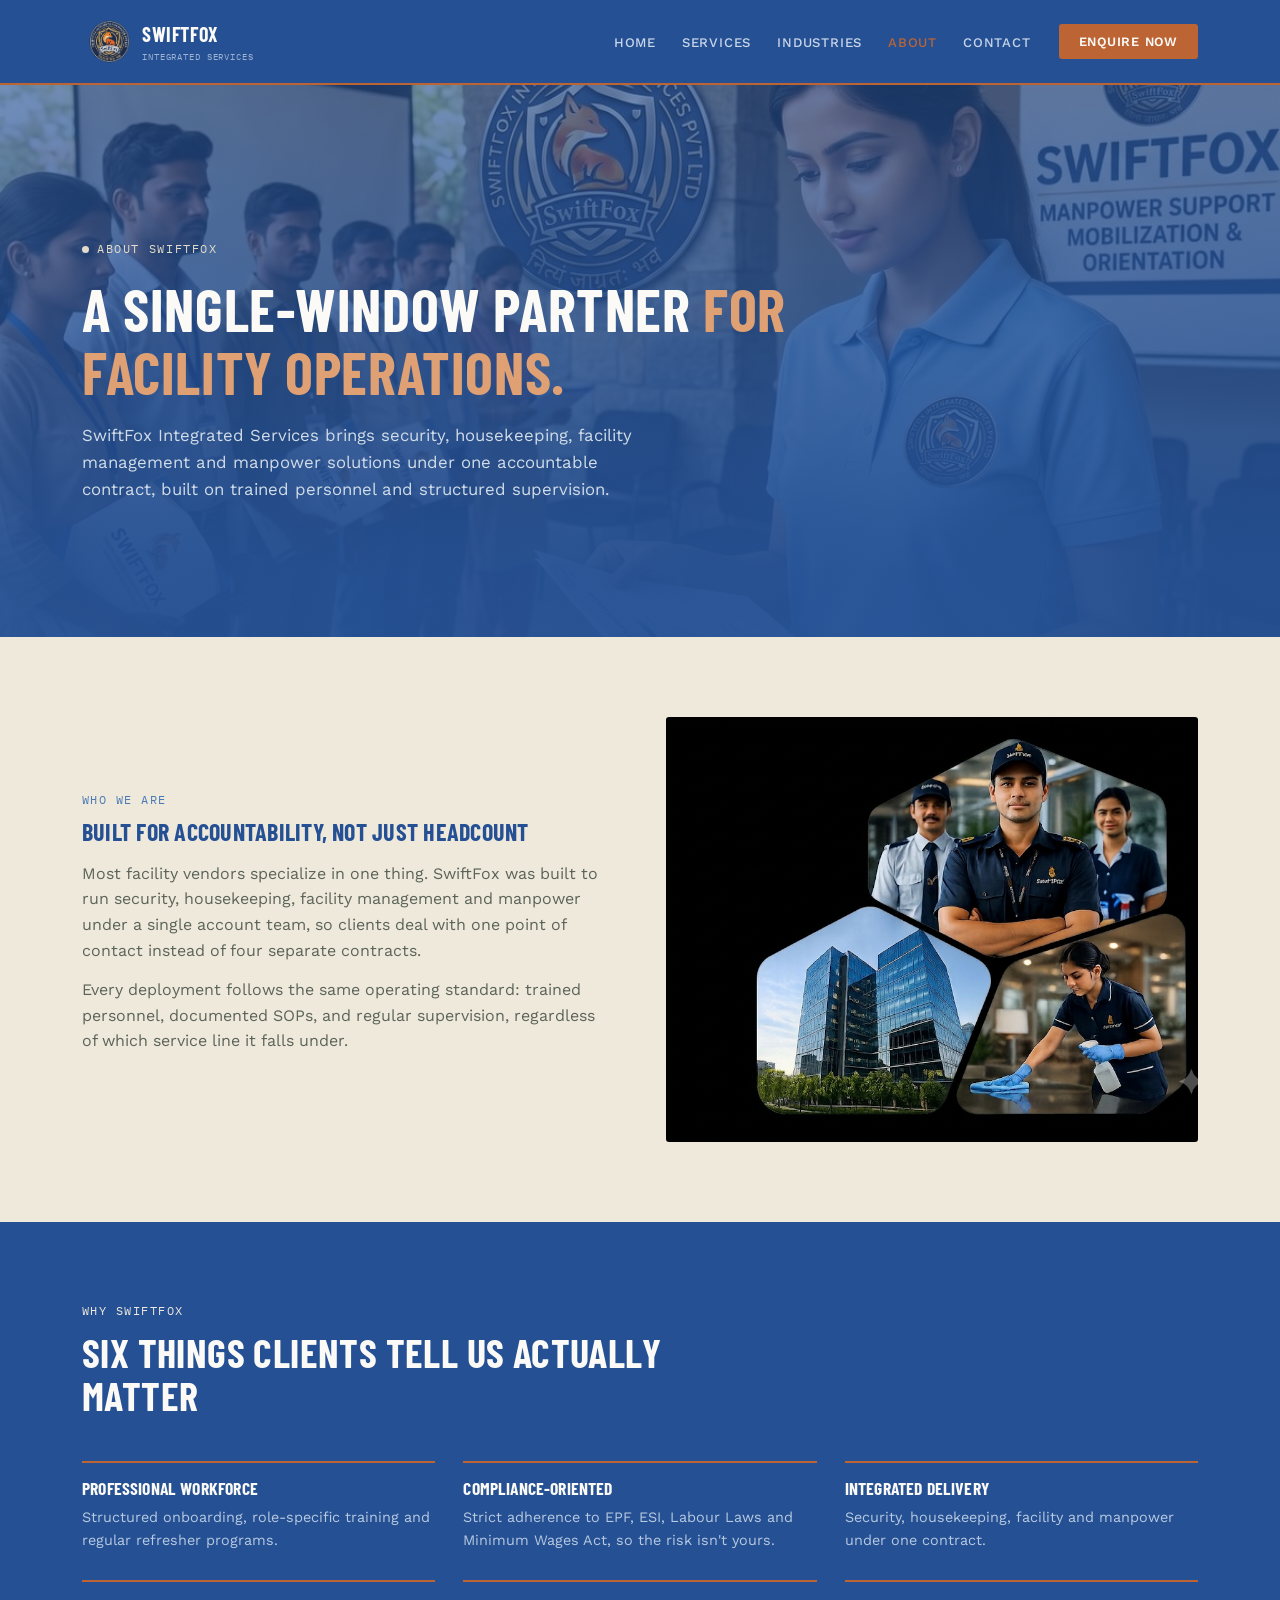
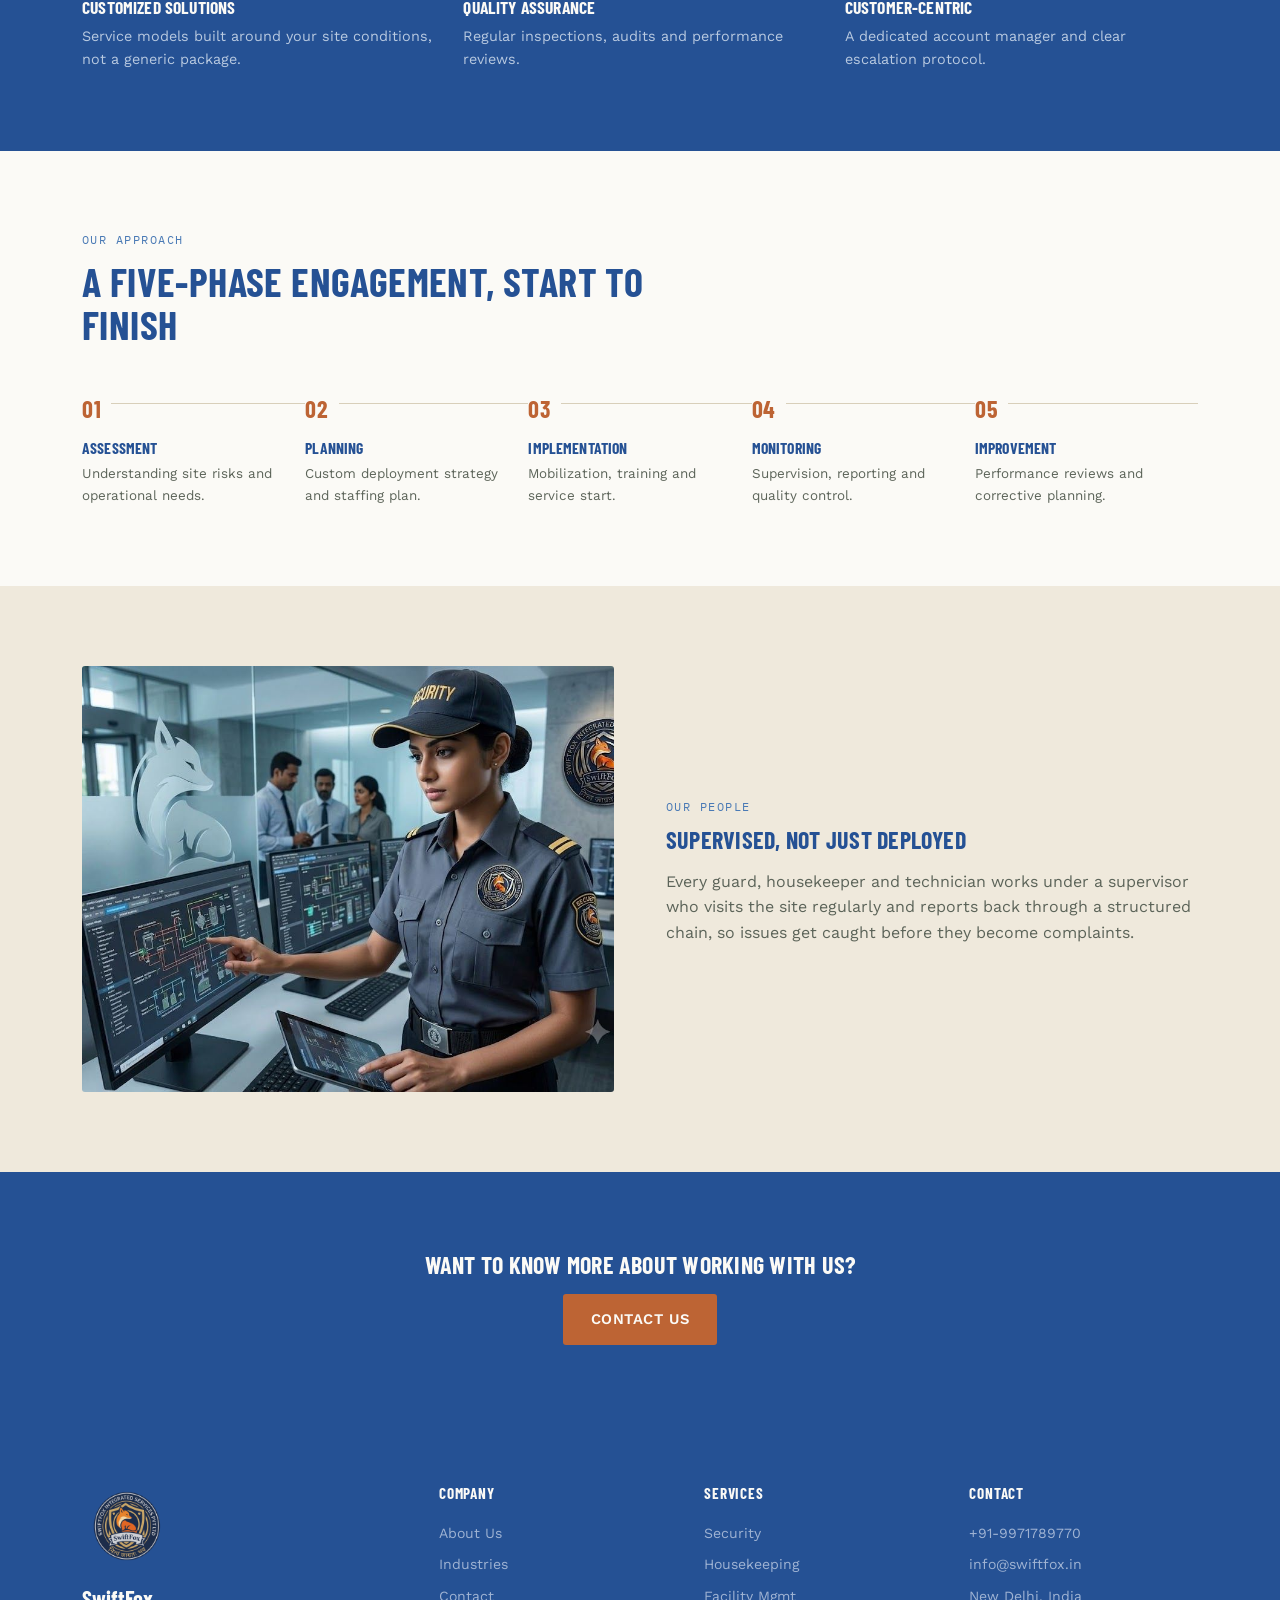
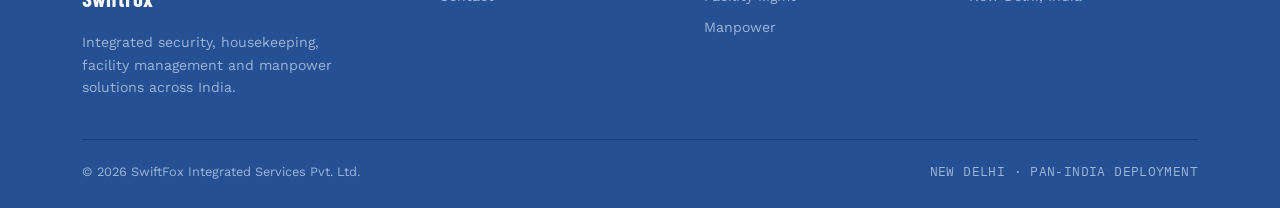
==== commit 4032a627: "fixed images and text" ====
--- a/about.html
+++ b/about.html
@@ -49,7 +49,7 @@
   <div class="page-hero-inner wrap">
     <span class="eyebrow">About SwiftFox</span>
     <h1>A single-window partner <span>for facility operations.</span></h1>
-    <p class="lede">SwiftFox Integrated Services brings security, housekeeping, facility management and manpower solutions under one accountable contract — built on trained personnel and structured supervision.</p>
+    <p class="lede">SwiftFox Integrated Services brings security, housekeeping, facility management and manpower solutions under one accountable contract, built on trained personnel and structured supervision.</p>
   </div>
 </section>
 
@@ -60,8 +60,8 @@
       <div class="split-text">
         <span class="tag-mono">Who We Are</span>
         <h2>Built for accountability, not just headcount</h2>
-        <p>Most facility vendors specialize in one thing. SwiftFox was built to run security, housekeeping, facility management and manpower under a single account team — so clients deal with one point of contact instead of four separate contracts.</p>
-        <p>Every deployment follows the same operating standard: trained personnel, documented SOPs, and regular supervision — regardless of which service line it falls under.</p>
+        <p>Most facility vendors specialize in one thing. SwiftFox was built to run security, housekeeping, facility management and manpower under a single account team, so clients deal with one point of contact instead of four separate contracts.</p>
+        <p>Every deployment follows the same operating standard: trained personnel, documented SOPs, and regular supervision, regardless of which service line it falls under.</p>
       </div>
     </div>
   </div>
@@ -75,7 +75,7 @@
     </div>
     <div class="why-grid">
       <div class="why-item"><h3>Professional Workforce</h3><p>Structured onboarding, role-specific training and regular refresher programs.</p></div>
-      <div class="why-item"><h3>Compliance-Oriented</h3><p>Strict adherence to EPF, ESI, Labour Laws and Minimum Wages Act — so the risk isn't yours.</p></div>
+      <div class="why-item"><h3>Compliance-Oriented</h3><p>Strict adherence to EPF, ESI, Labour Laws and Minimum Wages Act, so the risk isn't yours.</p></div>
       <div class="why-item"><h3>Integrated Delivery</h3><p>Security, housekeeping, facility and manpower under one contract.</p></div>
       <div class="why-item"><h3>Customized Solutions</h3><p>Service models built around your site conditions, not a generic package.</p></div>
       <div class="why-item"><h3>Quality Assurance</h3><p>Regular inspections, audits and performance reviews.</p></div>
@@ -107,7 +107,7 @@
       <div class="split-text">
         <span class="tag-mono">Our People</span>
         <h2>Supervised, not just deployed</h2>
-        <p>Every guard, housekeeper and technician works under a supervisor who visits the site regularly and reports back through a structured chain — so issues get caught before they become complaints.</p>
+        <p>Every guard, housekeeper and technician works under a supervisor who visits the site regularly and reports back through a structured chain, so issues get caught before they become complaints.</p>
       </div>
     </div>
   </div>
@@ -156,7 +156,7 @@
     <div class="modal-body" id="modalBody">
       <span class="m-tag">Request a Callback</span>
       <h3>Get a customized proposal</h3>
-      <p class="sub">Share your details — our team will arrange a callback with a service plan for your site.</p>
+      <p class="sub">Share your details, our team will arrange a callback with a service plan for your site.</p>
       <form data-enquiry-form novalidate>
         <div class="field" data-wrap="name">
           <label for="name4">Full Name</label>
@@ -192,7 +192,7 @@
     <div class="modal-body form-success" id="modalSuccess">
       <div class="check">✓</div>
       <h3>Enquiry received</h3>
-      <p>Thanks — our team will connect with you to discuss your requirements.</p>
+      <p>Thanks, our team will connect with you to discuss your requirements.</p>
     </div>
   </div>
 </div>
--- a/assets/css/style.css
+++ b/assets/css/style.css
@@ -235,6 +235,7 @@
 .split.reverse .split-photo{order:2;}
 .split-photo{border-radius:var(--radius); overflow:hidden;}
 .split-photo img{width:100%; height:100%; object-fit:cover; aspect-ratio:5/4;}
+.split-photo img.contain-photo{aspect-ratio:1024/704; object-fit:contain; height:auto;}
 .split-text h2{margin-bottom:16px;}
 .split-text p{color:var(--steel); margin-bottom:14px;}
 .check-list{margin-top:20px;}
